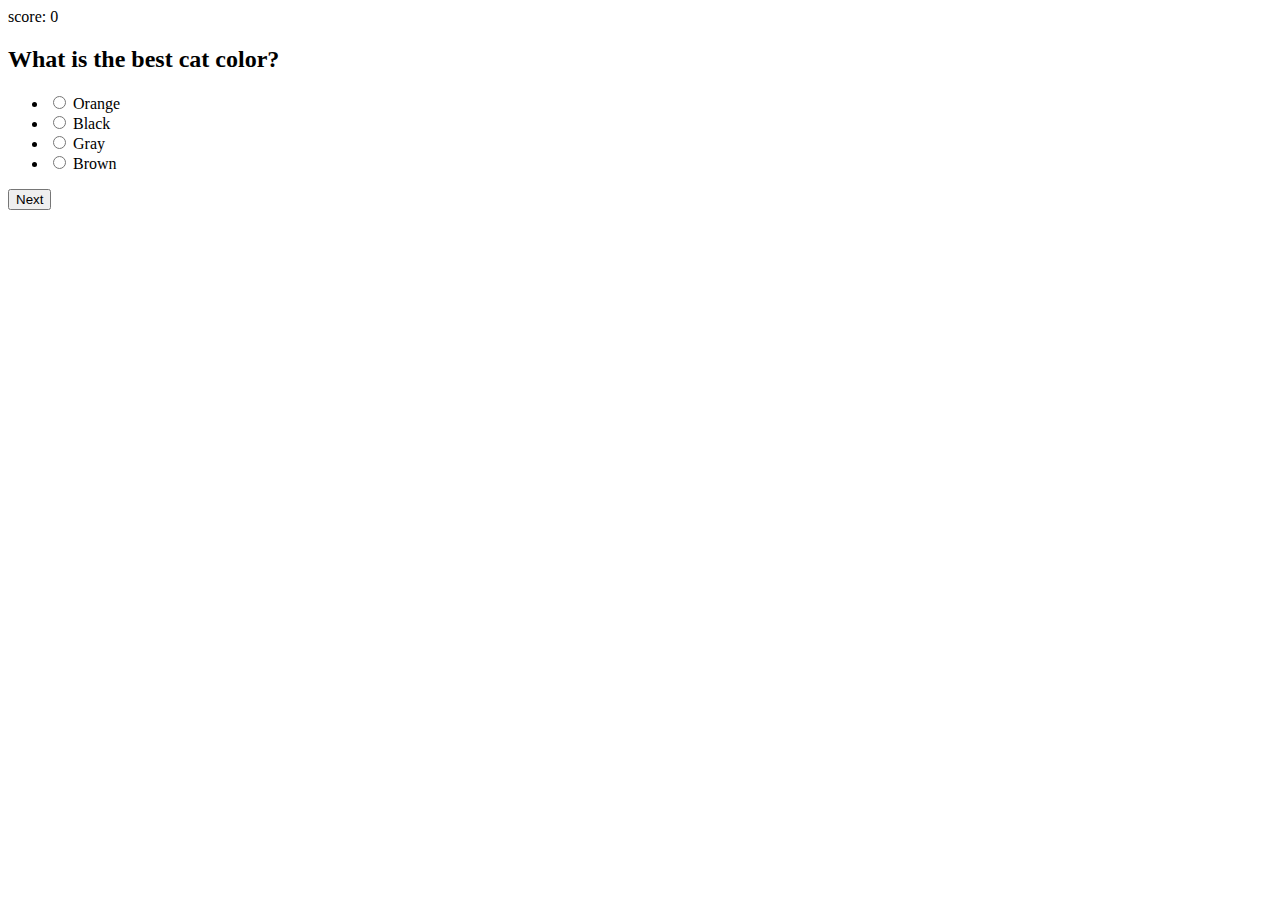
==== index.html @ 0bcc7cfa "supportformultiplequestions" ====
<!DOCTYPE html>
<html>

<head>
    <title>My fun Quiz</title>
    
</head>

<body>
    <div id="quiz">
        <div id="score">score: 0</div>
        <!-- Quiz content will go here -->
        <!-- Question 1 -->
        <div class="question" id="question1">
        <h2>What is the best cat color?</h2>
        <ul>
            <li>
                <input type="radio" id="option1" name="question1" value="Orange">
                <label for="q1option1">Orange</label>
            </li>
            <li>
                <input type="radio" id="option2" name="question1" value="Black">
                <label for="q1option2">Black</label>
            </li>
            <li>
                <input type="radio" id="option3" name="question1" value="Gray">
                <label for="q1option3">Gray</label>
            </li>
            <li>
                <input type="radio" id="option4" name="question1" value="Brown">
                <label for="q1option4">Brown</label>
            </li>
        </ul>
        <button id="next-button1" onclick="checkQuestion1();showNextQuestion(1); ">Next</button>
    <!--<button id="submit-button1" onclick="checkQuestion1()" >Submit</button>-->
    <div id="result1"></div>
    </div>
    
    

    <!-- end Q1 -->
    <!-- Question 2 -->
    <div class="question" id="question2" style="display:none">
        <h2>What is the best dog color?</h2>
        <ul>
            <li>
                <input type="radio" id="option1" name="question2" value="Golden">
                <label for="q2option1">Golden</label>
            </li>
            <li>
                <input type="radio" id="option2" name="question2" value="Black">
                <label for="q2option2">Black</label>
            </li>
            <li>
                <input type="radio" id="option3" name="question2" value="Gray">
                <label for="q2option3">Gray</label>
            </li>
            <li>
                <input type="radio" id="option4" name="question2" value="Brown">
                <label for="q2option4">Brown</label>
            </li>
        </ul>
        <button id="next-button2" onclick="checkQuestion2(); showNextQuestion(2)" style="display:none">Submit</button>
        <!--<button id="next-button2" onclick="showNextQuestion(2)" style="display:none">Next</button>-->
        <div id="result2"></div>
    </div>
    
   
    
    <!--end Q2 -->
    <!-- Question 3 -->
    <div class="question" id="question3" style="display:none">
        <h2>Which is the fastest land animal?</h2>
        <ul>
            <li>
                <input type="radio" id="q3option1" name="question3" value="Cheetah">
                <label for="q3option1">Cheetah</label>
            </li>
            <li>
                <input type="radio" id="q3option2" name="question3" value="Lion">
                <label for="q3option2">Lion</label>
            </li>
            <li>
                <input type="radio" id="q3option3" name="question3" value="Horse">
                <label for="q3option3">Horse</label>
            </li>
            <li>
                <input type="radio" id="q3option4" name="question3" value="Ostrich">
                <label for="q3option4">Ostrich</label>
            </li>
        </ul>
        <button id="next-button3" onclick=" checkQuestion3();showNextQuestion(3);">Next</button>
        <div id="result3"></div>
    </div>

    <!--end Q3 -->

    <!-- Question 4 -->
    <div class="question" id="question4" style="display:none">
        <h2>What is the largest planet in our solar system?</h2>
        <ul>
            <li>
                <input type="radio" id="q4option1" name="question4" value="Jupiter">
                <label for="q4option1">Jupiter</label>
            </li>
            <li>
                <input type="radio" id="q4option2" name="question4" value="Saturn">
                <label for="q4option2">Saturn</label>
            </li>
            <li>
                <input type="radio" id="q4option3" name="question4" value="Earth">
                <label for="q4option3">Earth</label>
            </li>
            <li>
                <input type="radio" id="q4option4" name="question4" value="Mars">
                <label for="q4option4">Mars</label>
            </li>
        </ul>
        <button id="next-button4" onclick=" checkQuestion4();showNextQuestion(4);">Next</button>
        <div id="result4"></div>
    </div>

    <!--end Q4 -->

    <!-- Question 5 -->

    <div class="question" id="question5" style="display:none">
        <h2>Which element is known as the 'king of chemicals'?</h2>
        <ul>
            <li>
                <input type="radio" id="q5option1" name="question5" value="Hydrogen">
                <label for="q5option1">Hydrogen</label>
            </li>
            <li>
                <input type="radio" id="q5option2" name="question5" value="Oxygen">
                <label for="q5option2">Oxygen</label>
            </li>
            <li>
                <input type="radio" id="q5option3" name="question5" value="Sulfuric Acid">
                <label for="q5option3">Sulfuric Acid</label>
            </li>
            <li>
                <input type="radio" id="q5option4" name="question5" value="Carbon">
                <label for="q5option4">Carbon</label>
            </li>
        </ul>
        <button id="next-button5" onclick=" checkQuestion5();showNextQuestion(5);" onclick>Next</button>
        <div id="result5"></div>
    </div>

    <!--end Q5 -->

    <!-- Question 6 -->

    <div class="question" id="question6" style="display:none">
        <h2>What is the capital of Japan?</h2>
        <ul>
            <li>
                <input type="radio" id="q6option1" name="question6" value="Tokyo">
                <label for="q6option1">Tokyo</label>
            </li>
            <li>
                <input type="radio" id="q6option2" name="question6" value="Kyoto">
                <label for="q6option2">Kyoto</label>
            </li>
            <li>
                <input type="radio" id="q6option3" name="question6" value="Osaka">
                
                </label for="q6option3">Osaka</label>
            </li>
            <li>
                <input type="radio" id="q6option4" name="question6" value="Hiroshima">
                <label for="q6option4">Hiroshima</label>
            </li>

        </ul>
        <button id="next-button6" onclick="showNextQuestion(6)">Next</button>
        <div id="result6"></div>
    </div>

    <!--end Q6 -->

                    
    

    <!-- end of quiz results here -->
    </div>
    
    
    <script src="check_Qs.js"></script>
    <script src="nextQ.js"></script>
    <script src="update_score.js"></script>
    
</body>
</html>
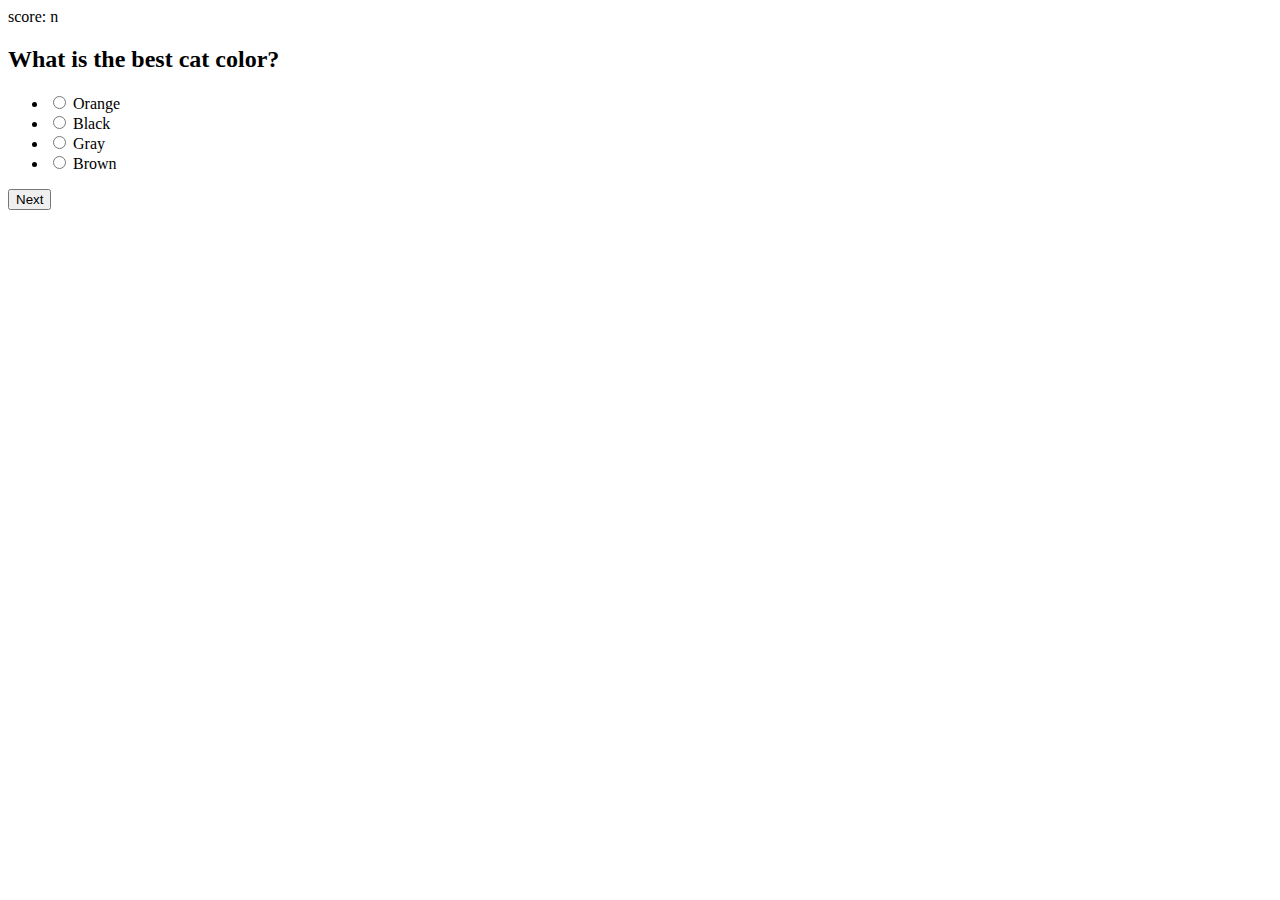
==== commit efc48726: "supportformultiplequestions" ====
--- a/index.html
+++ b/index.html
@@ -8,7 +8,7 @@
 
 <body>
     <div id="quiz">
-        <div id="score">score: 0</div>
+        <div id="score">score: n</div>
         <!-- Quiz content will go here -->
         <!-- Question 1 -->
         <div class="question" id="question1">
@@ -174,22 +174,27 @@
             </li>
 
         </ul>
-        <button id="next-button6" onclick="showNextQuestion(6)">Next</button>
+        <button id="next-button6" onclick="checkQuestion6(); showNextQuestion(6)">Next</button>
         <div id="result6"></div>
     </div>
 
     <!--end Q6 -->
 
-                    
-    
-
+    
+    </div> <!-- end of quiz div -->
     <!-- end of quiz results here -->
-    </div>
-    
-    
-    <script src="check_Qs.js"></script>
-    <script src="nextQ.js"></script>
-    <script src="update_score.js"></script>
+    <div id="results" style="display:none">
+        <h3>Quiz Results!</h3>
+
+        <p id="results-total">Total score: n</p>
+        <p id="results-animal">Animal score: n</p>
+        <p id="results-science">Science score: n</p>
+        <p id="results-geography">Geography score: n</p>
+        <p id="congrats">nice job!!!</p>
+        <button id="reset-button" onclick="location.reload()">Reset Quiz</button>
+    </div>
+
+    <script src="script.js"></script>
     
 </body>
 </html>
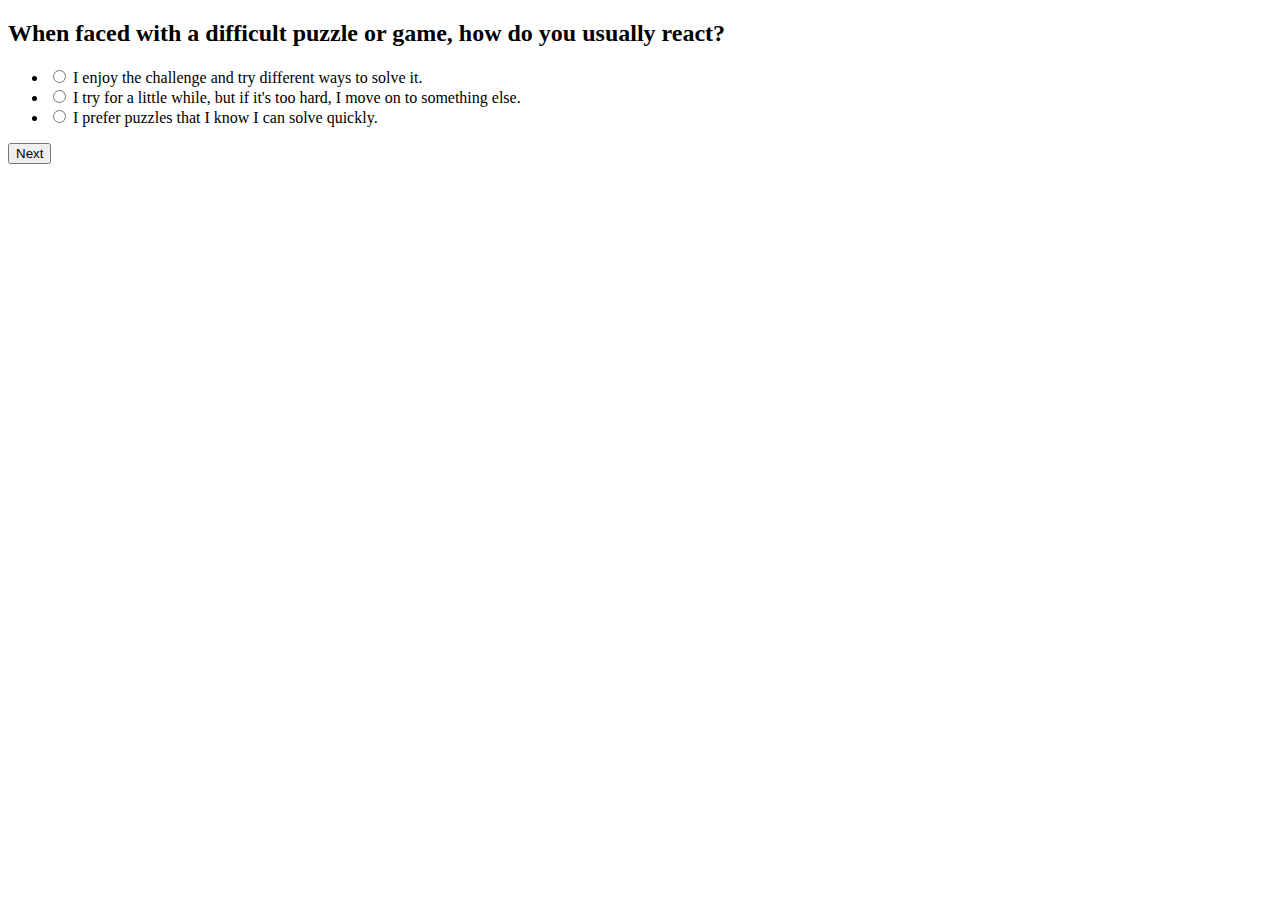
==== commit 0e50c833: "Added attributes and formulas to find best fit, plus some questions" ====
--- a/index.html
+++ b/index.html
@@ -8,119 +8,92 @@
 
 <body>
     <div id="quiz">
-        <div id="score">score: n</div>
+        
         <!-- Quiz content will go here -->
-        <!-- Question 1 -->
-        <div class="question" id="question1">
-        <h2>What is the best cat color?</h2>
-        <ul>
-            <li>
-                <input type="radio" id="option1" name="question1" value="Orange">
-                <label for="q1option1">Orange</label>
-            </li>
-            <li>
-                <input type="radio" id="option2" name="question1" value="Black">
-                <label for="q1option2">Black</label>
-            </li>
-            <li>
-                <input type="radio" id="option3" name="question1" value="Gray">
-                <label for="q1option3">Gray</label>
-            </li>
-            <li>
-                <input type="radio" id="option4" name="question1" value="Brown">
-                <label for="q1option4">Brown</label>
-            </li>
-        </ul>
-        <button id="next-button1" onclick="checkQuestion1();showNextQuestion(1); ">Next</button>
-    <!--<button id="submit-button1" onclick="checkQuestion1()" >Submit</button>-->
+        <!-- Question 1: Problem Solving -->
+<div class="question" id="question1">
+    <h2>When faced with a difficult puzzle or game, how do you usually react?</h2>
+    <ul>
+        <li>
+            <input type="radio" id="q1option1" name="question1" value="EnjoyChallenge">
+            <label for="q1option1">I enjoy the challenge and try different ways to solve it.</label>
+        </li>
+        <li>
+            <input type="radio" id="q1option2" name="question1" value="TryThenMoveOn">
+            <label for="q1option2">I try for a little while, but if it's too hard, I move on to something else.</label>
+        </li>
+        <li>
+            <input type="radio" id="q1option3" name="question1" value="PreferEasyPuzzles">
+            <label for="q1option3">I prefer puzzles that I know I can solve quickly.</label>
+        </li>
+    </ul>
+    <button id="next-button1" onclick="checkQuestion1(); showNextQuestion(1);">Next</button>
     <div id="result1"></div>
-    </div>
-    
-    
+</div>
 
-    <!-- end Q1 -->
-    <!-- Question 2 -->
-    <div class="question" id="question2" style="display:none">
-        <h2>What is the best dog color?</h2>
-        <ul>
-            <li>
-                <input type="radio" id="option1" name="question2" value="Golden">
-                <label for="q2option1">Golden</label>
-            </li>
-            <li>
-                <input type="radio" id="option2" name="question2" value="Black">
-                <label for="q2option2">Black</label>
-            </li>
-            <li>
-                <input type="radio" id="option3" name="question2" value="Gray">
-                <label for="q2option3">Gray</label>
-            </li>
-            <li>
-                <input type="radio" id="option4" name="question2" value="Brown">
-                <label for="q2option4">Brown</label>
-            </li>
-        </ul>
-        <button id="next-button2" onclick="checkQuestion2(); showNextQuestion(2)" style="display:none">Submit</button>
-        <!--<button id="next-button2" onclick="showNextQuestion(2)" style="display:none">Next</button>-->
-        <div id="result2"></div>
-    </div>
-    
-   
-    
-    <!--end Q2 -->
-    <!-- Question 3 -->
-    <div class="question" id="question3" style="display:none">
-        <h2>Which is the fastest land animal?</h2>
-        <ul>
-            <li>
-                <input type="radio" id="q3option1" name="question3" value="Cheetah">
-                <label for="q3option1">Cheetah</label>
-            </li>
-            <li>
-                <input type="radio" id="q3option2" name="question3" value="Lion">
-                <label for="q3option2">Lion</label>
-            </li>
-            <li>
-                <input type="radio" id="q3option3" name="question3" value="Horse">
-                <label for="q3option3">Horse</label>
-            </li>
-            <li>
-                <input type="radio" id="q3option4" name="question3" value="Ostrich">
-                <label for="q3option4">Ostrich</label>
-            </li>
-        </ul>
-        <button id="next-button3" onclick=" checkQuestion3();showNextQuestion(3);">Next</button>
-        <div id="result3"></div>
-    </div>
+<!-- Question 2: Perseverance -->
+<div class="question" id="question2" style="display:none">
+    <h2>How do you feel about working on a project that takes several days to complete?</h2>
+    <ul>
+        <li>
+            <input type="radio" id="q2option1" name="question2" value="EnjoyLongProjects">
+            <label for="q2option1">I like seeing it through to the end, no matter how long it takes.</label>
+        </li>
+        <li>
+            <input type="radio" id="q2option2" name="question2" value="OkayWithLongProjects">
+            <label for="q2option2">I'm okay with it, but I prefer quicker tasks.</label>
+        </li>
+        <li>
+            <input type="radio" id="q2option3" name="question2" value="PreferQuickTasks">
+            <label for="q2option3">I get bored and lose interest in long projects.</label>
+        </li>
+    </ul>
+    <button id="next-button2" onclick="checkQuestion2(); showNextQuestion(2);" style="display:none">Next</button>
+    <div id="result2"></div>
+</div>
 
-    <!--end Q3 -->
+<!-- Question 3: Creativity -->
+<div class="question" id="question3" style="display:none">
+    <h2>If you were given a box of random objects, what would you do with them?</h2>
+    <ul>
+        <li>
+            <input type="radio" id="q3option1" name="question3" value="CreateSomethingNew">
+            <label for="q3option1">Try to create something new or invent a game.</label>
+        </li>
+        <li>
+            <input type="radio" id="q3option2" name="question3" value="UseAsIntended">
+            <label for="q3option2">Sort them or use them as they are supposed to be used.</label>
+        </li>
+        <li>
+            <input type="radio" id="q3option3" name="question3" value="NotSure">
+            <label for="q3option3">I'm not sure; maybe just look at them.</label>
+        </li>
+    </ul>
+    <button id="next-button3" onclick="checkQuestion3(); showNextQuestion(3);">Next</button>
+    <div id="result3"></div>
+</div>
 
-    <!-- Question 4 -->
-    <div class="question" id="question4" style="display:none">
-        <h2>What is the largest planet in our solar system?</h2>
-        <ul>
-            <li>
-                <input type="radio" id="q4option1" name="question4" value="Jupiter">
-                <label for="q4option1">Jupiter</label>
-            </li>
-            <li>
-                <input type="radio" id="q4option2" name="question4" value="Saturn">
-                <label for="q4option2">Saturn</label>
-            </li>
-            <li>
-                <input type="radio" id="q4option3" name="question4" value="Earth">
-                <label for="q4option3">Earth</label>
-            </li>
-            <li>
-                <input type="radio" id="q4option4" name="question4" value="Mars">
-                <label for="q4option4">Mars</label>
-            </li>
-        </ul>
-        <button id="next-button4" onclick=" checkQuestion4();showNextQuestion(4);">Next</button>
-        <div id="result4"></div>
-    </div>
+    <!-- Question 4: Creativity -->
+<div class="question" id="question4" style="display:none">
+    <h2>Imagine you have to use everyday items to solve a problem. Which approach do you prefer?</h2>
+    <ul>
+        <li>
+            <input type="radio" id="q4option1" name="question4" value="Innovative">
+            <label for="q4option1">I like to think of unusual and creative ways to use them.</label>
+        </li>
+        <li>
+            <input type="radio" id="q4option2" name="question4" value="Traditional">
+            <label for="q4option2">I prefer to use them in their traditional or common way.</label>
+        </li>
+        <li>
+            <input type="radio" id="q4option3" name="question4" value="AskForHelp">
+            <label for="q4option3">I usually ask someone else or look up how to solve it.</label>
+        </li>
+    </ul>
+    <button id="next-button4" onclick="checkQuestion4(); showNextQuestion(4);">Next</button>
+    <div id="result4"></div>
+</div>
 
-    <!--end Q4 -->
 
     <!-- Question 5 -->
 
@@ -186,10 +159,11 @@
     <div id="results" style="display:none">
         <h3>Quiz Results!</h3>
 
-        <p id="results-total">Total score: n</p>
-        <p id="results-animal">Animal score: n</p>
+        <p id="results-best">Best subject: n</p>
         <p id="results-science">Science score: n</p>
-        <p id="results-geography">Geography score: n</p>
+        <p id="results-technology">Technology score: n</p>
+        <p id="results-engineering">Engineering score: n</p>
+        <p id="results-math">Math score: n</p>
         <p id="congrats">nice job!!!</p>
         <button id="reset-button" onclick="location.reload()">Reset Quiz</button>
     </div>
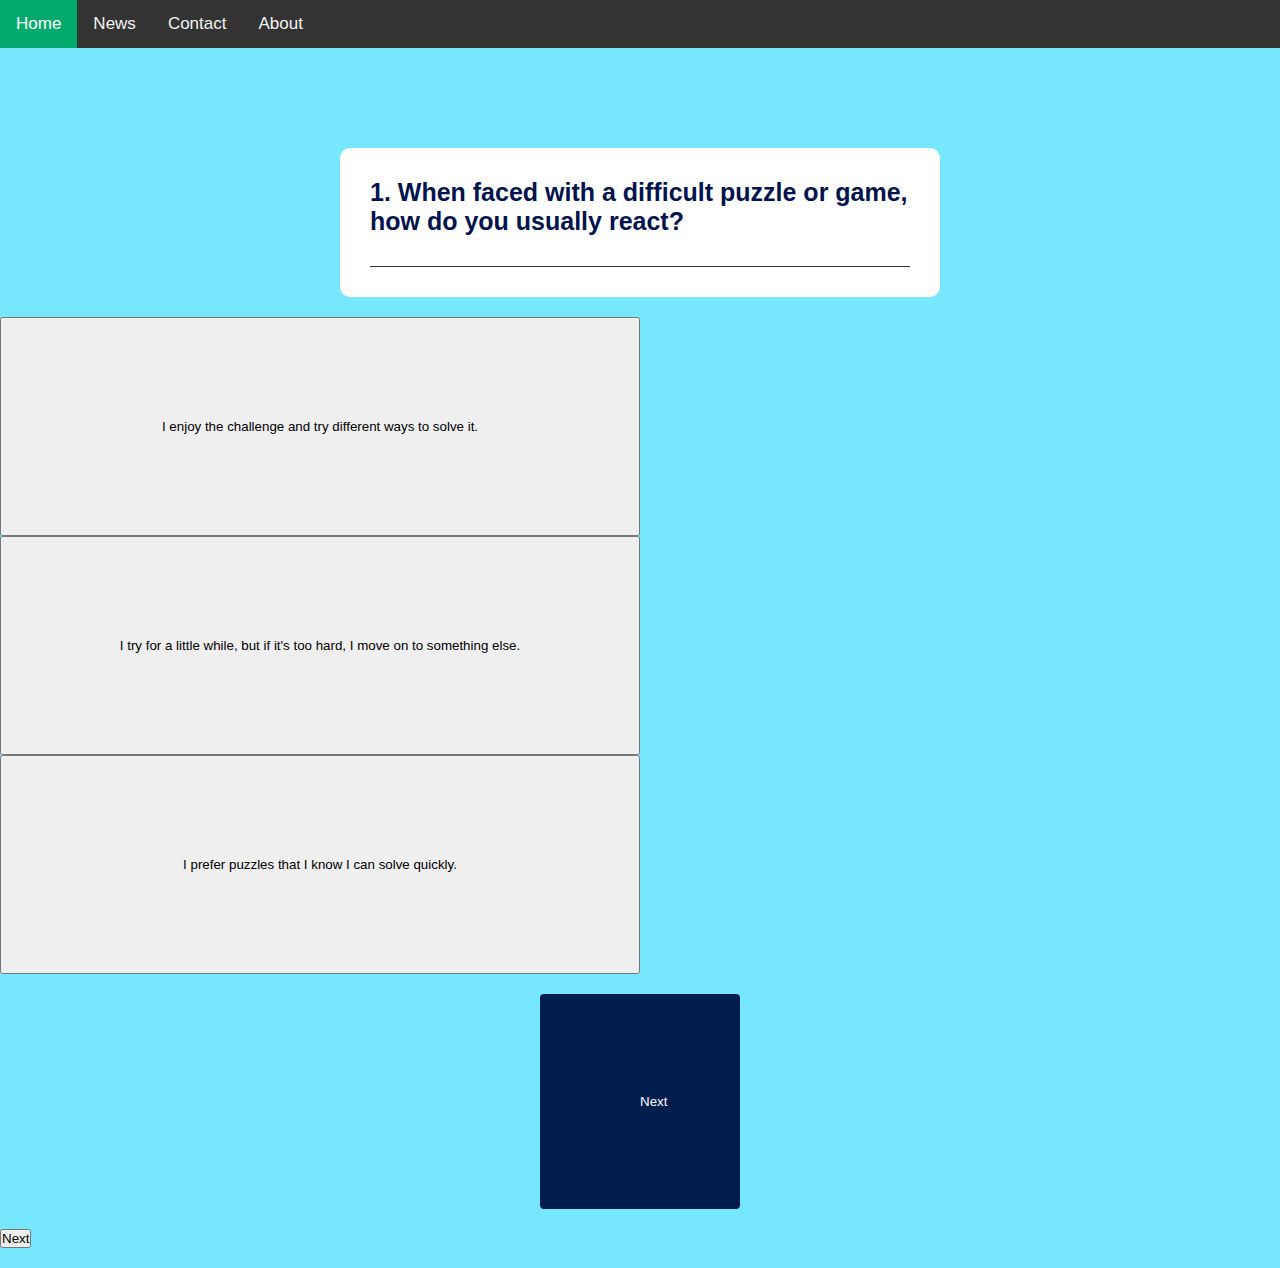
==== commit 4d934681: "Add files via upload" ====
--- a/index.html
+++ b/index.html
@@ -1,174 +1,52 @@
 <!DOCTYPE html>
 <html>
-
 <head>
-    <title>My fun Quiz</title>
-    
+    <title>FloSTEM</title>
+    <link rel="stylesheet" href="styles.css">
+    <!-- Link to CSS file -->
 </head>
-
 <body>
-    <div id="quiz">
-        
-        <!-- Quiz content will go here -->
-        <!-- Question 1: Problem Solving -->
-<div class="question" id="question1">
-    <h2>When faced with a difficult puzzle or game, how do you usually react?</h2>
-    <ul>
-        <li>
-            <input type="radio" id="q1option1" name="question1" value="EnjoyChallenge">
-            <label for="q1option1">I enjoy the challenge and try different ways to solve it.</label>
-        </li>
-        <li>
-            <input type="radio" id="q1option2" name="question1" value="TryThenMoveOn">
-            <label for="q1option2">I try for a little while, but if it's too hard, I move on to something else.</label>
-        </li>
-        <li>
-            <input type="radio" id="q1option3" name="question1" value="PreferEasyPuzzles">
-            <label for="q1option3">I prefer puzzles that I know I can solve quickly.</label>
-        </li>
-    </ul>
-    <button id="next-button1" onclick="checkQuestion1(); showNextQuestion(1);">Next</button>
-    <div id="result1"></div>
-</div>
-
-<!-- Question 2: Perseverance -->
-<div class="question" id="question2" style="display:none">
-    <h2>How do you feel about working on a project that takes several days to complete?</h2>
-    <ul>
-        <li>
-            <input type="radio" id="q2option1" name="question2" value="EnjoyLongProjects">
-            <label for="q2option1">I like seeing it through to the end, no matter how long it takes.</label>
-        </li>
-        <li>
-            <input type="radio" id="q2option2" name="question2" value="OkayWithLongProjects">
-            <label for="q2option2">I'm okay with it, but I prefer quicker tasks.</label>
-        </li>
-        <li>
-            <input type="radio" id="q2option3" name="question2" value="PreferQuickTasks">
-            <label for="q2option3">I get bored and lose interest in long projects.</label>
-        </li>
-    </ul>
-    <button id="next-button2" onclick="checkQuestion2(); showNextQuestion(2);" style="display:none">Next</button>
-    <div id="result2"></div>
-</div>
-
-<!-- Question 3: Creativity -->
-<div class="question" id="question3" style="display:none">
-    <h2>If you were given a box of random objects, what would you do with them?</h2>
-    <ul>
-        <li>
-            <input type="radio" id="q3option1" name="question3" value="CreateSomethingNew">
-            <label for="q3option1">Try to create something new or invent a game.</label>
-        </li>
-        <li>
-            <input type="radio" id="q3option2" name="question3" value="UseAsIntended">
-            <label for="q3option2">Sort them or use them as they are supposed to be used.</label>
-        </li>
-        <li>
-            <input type="radio" id="q3option3" name="question3" value="NotSure">
-            <label for="q3option3">I'm not sure; maybe just look at them.</label>
-        </li>
-    </ul>
-    <button id="next-button3" onclick="checkQuestion3(); showNextQuestion(3);">Next</button>
-    <div id="result3"></div>
-</div>
-
-    <!-- Question 4: Creativity -->
-<div class="question" id="question4" style="display:none">
-    <h2>Imagine you have to use everyday items to solve a problem. Which approach do you prefer?</h2>
-    <ul>
-        <li>
-            <input type="radio" id="q4option1" name="question4" value="Innovative">
-            <label for="q4option1">I like to think of unusual and creative ways to use them.</label>
-        </li>
-        <li>
-            <input type="radio" id="q4option2" name="question4" value="Traditional">
-            <label for="q4option2">I prefer to use them in their traditional or common way.</label>
-        </li>
-        <li>
-            <input type="radio" id="q4option3" name="question4" value="AskForHelp">
-            <label for="q4option3">I usually ask someone else or look up how to solve it.</label>
-        </li>
-    </ul>
-    <button id="next-button4" onclick="checkQuestion4(); showNextQuestion(4);">Next</button>
-    <div id="result4"></div>
-</div>
+    <!--Top Nav Bar-->
+    <div class="topnav">
+        <a class="active" href="#home">Home</a>
+        <a href="#news">News</a>
+        <a href="#contact">Contact</a>
+        <a href="#about">About</a>
+    </div>
 
 
-    <!-- Question 5 -->
-
-    <div class="question" id="question5" style="display:none">
-        <h2>Which element is known as the 'king of chemicals'?</h2>
-        <ul>
-            <li>
-                <input type="radio" id="q5option1" name="question5" value="Hydrogen">
-                <label for="q5option1">Hydrogen</label>
-            </li>
-            <li>
-                <input type="radio" id="q5option2" name="question5" value="Oxygen">
-                <label for="q5option2">Oxygen</label>
-            </li>
-            <li>
-                <input type="radio" id="q5option3" name="question5" value="Sulfuric Acid">
-                <label for="q5option3">Sulfuric Acid</label>
-            </li>
-            <li>
-                <input type="radio" id="q5option4" name="question5" value="Carbon">
-                <label for="q5option4">Carbon</label>
-            </li>
-        </ul>
-        <button id="next-button5" onclick=" checkQuestion5();showNextQuestion(5);" onclick>Next</button>
-        <div id="result5"></div>
+    <div class="app" id="question1">
+        <h1>1. When faced with a difficult puzzle or game, how do you usually react?</h1>
     </div>
-
-    <!--end Q5 -->
-
-    <!-- Question 6 -->
-
-    <div class="question" id="question6" style="display:none">
-        <h2>What is the capital of Japan?</h2>
-        <ul>
-            <li>
-                <input type="radio" id="q6option1" name="question6" value="Tokyo">
-                <label for="q6option1">Tokyo</label>
-            </li>
-            <li>
-                <input type="radio" id="q6option2" name="question6" value="Kyoto">
-                <label for="q6option2">Kyoto</label>
-            </li>
-            <li>
-                <input type="radio" id="q6option3" name="question6" value="Osaka">
-                
-                </label for="q6option3">Osaka</label>
-            </li>
-            <li>
-                <input type="radio" id="q6option4" name="question6" value="Hiroshima">
-                <label for="q6option4">Hiroshima</label>
-            </li>
-
-        </ul>
-        <button id="next-button6" onclick="checkQuestion6(); showNextQuestion(6)">Next</button>
-        <div id="result6"></div>
+    <div class="quiz">
+    <div id="answer-buttons">
+        <button class="left-button" class="btn-purple">            <input type="hidden" id="q1option1" name="question1" value="EnjoyChallenge">
+            <label for="q1option1">I enjoy the challenge and try different ways to solve it.</label></button>
+        <button class="right-button" class="btn-purple"><input type="hidden" id="q1option2" name="question1" value="TryThenMoveOn">
+            <label for="q1option2">I try for a little while, but if it's too hard, I move on to something else.</label></button>
+        <button class="button3" class="btn-purple"> <input type="hidden" id="q1option3" name="question1" value="PreferEasyPuzzles">
+            <label for="q1option3">I prefer puzzles that I know I can solve quickly.</label></button>
+            
+        <button id="next-button1" onclick="checkQuestion1(); showNextQuestion(1);">Next</button>
+        <div id="result1"></div>
     </div>
-
-    <!--end Q6 -->
-
-    
-    </div> <!-- end of quiz div -->
-    <!-- end of quiz results here -->
+    </div>
+    <button id="next-btn">Next</button>
+</div>
+    <div id="quiz-container">
+        <!-- Quiz content will go here -->
+    </div>
     <div id="results" style="display:none">
         <h3>Quiz Results!</h3>
 
-        <p id="results-best">Best subject: n</p>
+        <p id="results-total">Total score: n</p>
+        <p id="results-animal">Animal score: n</p>
         <p id="results-science">Science score: n</p>
-        <p id="results-technology">Technology score: n</p>
-        <p id="results-engineering">Engineering score: n</p>
-        <p id="results-math">Math score: n</p>
+        <p id="results-geography">Geography score: n</p>
         <p id="congrats">nice job!!!</p>
         <button id="reset-button" onclick="location.reload()">Reset Quiz</button>
     </div>
-
+    <!-- Link to JavaScript file -->
     <script src="script.js"></script>
-    
 </body>
 </html>
--- a/styles.css
+++ b/styles.css
@@ -0,0 +1,292 @@
+body {
+    font-family: 'Poppins', sans-serif;
+    background-color: #76e7ff;
+}
+* {
+    margin: 0;
+    padding: 0;
+    font-family: 'Poppins',sans-serif;
+    box-sizing: border-box;
+}
+#quiz-container {
+    margin: 20px;
+    /* Add more styles */
+}
+
+/* Add a black background color to the top navigation */
+.topnav {
+    background-color: #333;
+    overflow: hidden;
+  }
+  
+  /* Style the links inside the navigation bar */
+  .topnav a {
+    float: left;
+    color: #f2f2f2;
+    text-align: center;
+    padding: 14px 16px;
+    text-decoration: none;
+    font-size: 17px;
+  }
+  
+  /* Change the color of links on hover */
+  .topnav a:hover {
+    background-color: #ddd;
+    color: black;
+  }
+  
+  /* Add a color to the active/current link */
+  .topnav a.active {
+    background-color: #04AA6D;
+    color: white;
+  }
+
+.app{
+    background: #fff;
+    width: 90%;
+    max-width: 600px;
+    margin: 100px auto 0;
+    border-radius: 10px;
+    padding: 30px;
+}
+.app h1{
+    font-size: 25px;
+    color: #00134d;
+    font-weight: 600;
+    border-bottom: 1px solid #333;
+    padding-bottom: 30px;
+}
+
+.quiz {
+  padding: 20px 0;
+}
+.quiz h2 {
+  font-size: 18px; 
+  color: #001e4d;
+  font-weight: 600;
+}
+.btn {
+  background: #fff;
+  color: #222;
+  font-weight: 500;
+  width: 100%;
+  border: 1px solid #222;
+  padding: 10px;
+  margin: 10px 0;
+  text-align: center;
+  border-radius: 4px;
+  cursor: pointer;
+
+}
+#next-button1 {
+  background: #001e4d;
+  color: #fff;
+  font-weight: 500;
+  width: 150px;
+  border: 0;
+  padding: 10px;
+  margin: 20px auto 0;
+  border-radius: 4px;
+  cursor: pointer;
+  display: block;
+}
+#next-button2 {
+  background: #001e4d;
+  color: #fff;
+  font-weight: 500;
+  width: 150px;
+  border: 0;
+  padding: 10px;
+  margin: 20px auto 0;
+  border-radius: 4px;
+  cursor: pointer;
+  display: block;
+}
+#next-button3 {
+  background: #001e4d;
+  color: #fff;
+  font-weight: 500;
+  width: 150px;
+  border: 0;
+  padding: 10px;
+  margin: 20px auto 0;
+  border-radius: 4px;
+  cursor: pointer;
+  display: block;
+}
+#next-button4 {
+  background: #001e4d;
+  color: #fff;
+  font-weight: 500;
+  width: 150px;
+  border: 0;
+  padding: 10px;
+  margin: 20px auto 0;
+  border-radius: 4px;
+  cursor: pointer;
+  display: block;
+}
+#next-button5 {
+  background: #001e4d;
+  color: #fff;
+  font-weight: 500;
+  width: 150px;
+  border: 0;
+  padding: 10px;
+  margin: 20px auto 0;
+  border-radius: 4px;
+  cursor: pointer;
+  display: block;
+}
+#next-button6 {
+  background: #001e4d;
+  color: #fff;
+  font-weight: 500;
+  width: 150px;
+  border: 0;
+  padding: 10px;
+  margin: 20px auto 0;
+  border-radius: 4px;
+  cursor: pointer;
+  display: block;
+}
+#next-button7 {
+  background: #001e4d;
+  color: #fff;
+  font-weight: 500;
+  width: 150px;
+  border: 0;
+  padding: 10px;
+  margin: 20px auto 0;
+  border-radius: 4px;
+  cursor: pointer;
+  display: block;
+}
+#next-button8 {
+  background: #001e4d;
+  color: #fff;
+  font-weight: 500;
+  width: 150px;
+  border: 0;
+  padding: 10px;
+  margin: 20px auto 0;
+  border-radius: 4px;
+  cursor: pointer;
+  display: block;
+}
+#next-button9 {
+  background: #001e4d;
+  color: #fff;
+  font-weight: 500;
+  width: 150px;
+  border: 0;
+  padding: 10px;
+  margin: 20px auto 0;
+  border-radius: 4px;
+  cursor: pointer;
+  display: block;
+} 
+#next-button10 {
+  background: #001e4d;
+  color: #fff;
+  font-weight: 500;
+  width: 150px;
+  border: 0;
+  padding: 10px;
+  margin: 20px auto 0;
+  border-radius: 4px;
+  cursor: pointer;
+  display: block;
+}
+#next-button11 {
+  background: #001e4d;
+  color: #fff;
+  font-weight: 500;
+  width: 150px;
+  border: 0;
+  padding: 10px;
+  margin: 20px auto 0;
+  border-radius: 4px;
+  cursor: pointer;
+  display: block;
+}
+#next-button12 {
+  background: #001e4d;
+  color: #fff;
+  font-weight: 500;
+  width: 150px;
+  border: 0;
+  padding: 10px;
+  margin: 20px auto 0;
+  border-radius: 4px;
+  cursor: pointer;
+  display: block;
+}
+#next-button13 {
+  background: #001e4d;
+  color: #fff;
+  font-weight: 500;
+  width: 150px;
+  border: 0;
+  padding: 10px;
+  margin: 20px auto 0;
+  border-radius: 4px;
+  cursor: pointer;
+  display: block;
+}
+#next-button14 {
+  background: #001e4d;
+  color: #fff;
+  font-weight: 500;
+  width: 150px;
+  border: 0;
+  padding: 10px;
+  margin: 20px auto 0;
+  border-radius: 4px;
+  cursor: pointer;
+  display: block;
+}
+#next-button15 {
+  background: #001e4d;
+  color: #fff;
+  font-weight: 500;
+  width: 150px;
+  border: 0;
+  padding: 10px;
+  margin: 20px auto 0;
+  border-radius: 4px;
+  cursor: pointer;
+  display: block;
+}
+.button-container {
+  display: flex;
+  justify-content: space-between;
+
+}
+
+.left-button {
+  /* styles for left button */
+  width: 50%;
+  padding: 30px 30px;
+  display:block;
+}
+
+.right-button {
+  /* styles for right button */
+  width: 50%;
+  padding: 30px 30px;
+  display:incline-block;
+}
+.button3{
+  
+  width: 50%;
+  /* padding: 30px 30px; */
+  display:incline-block;
+}
+#answer-buttons > button {
+padding : 100px 100px;
+}
+
+button:focus{
+  background:gray;
+}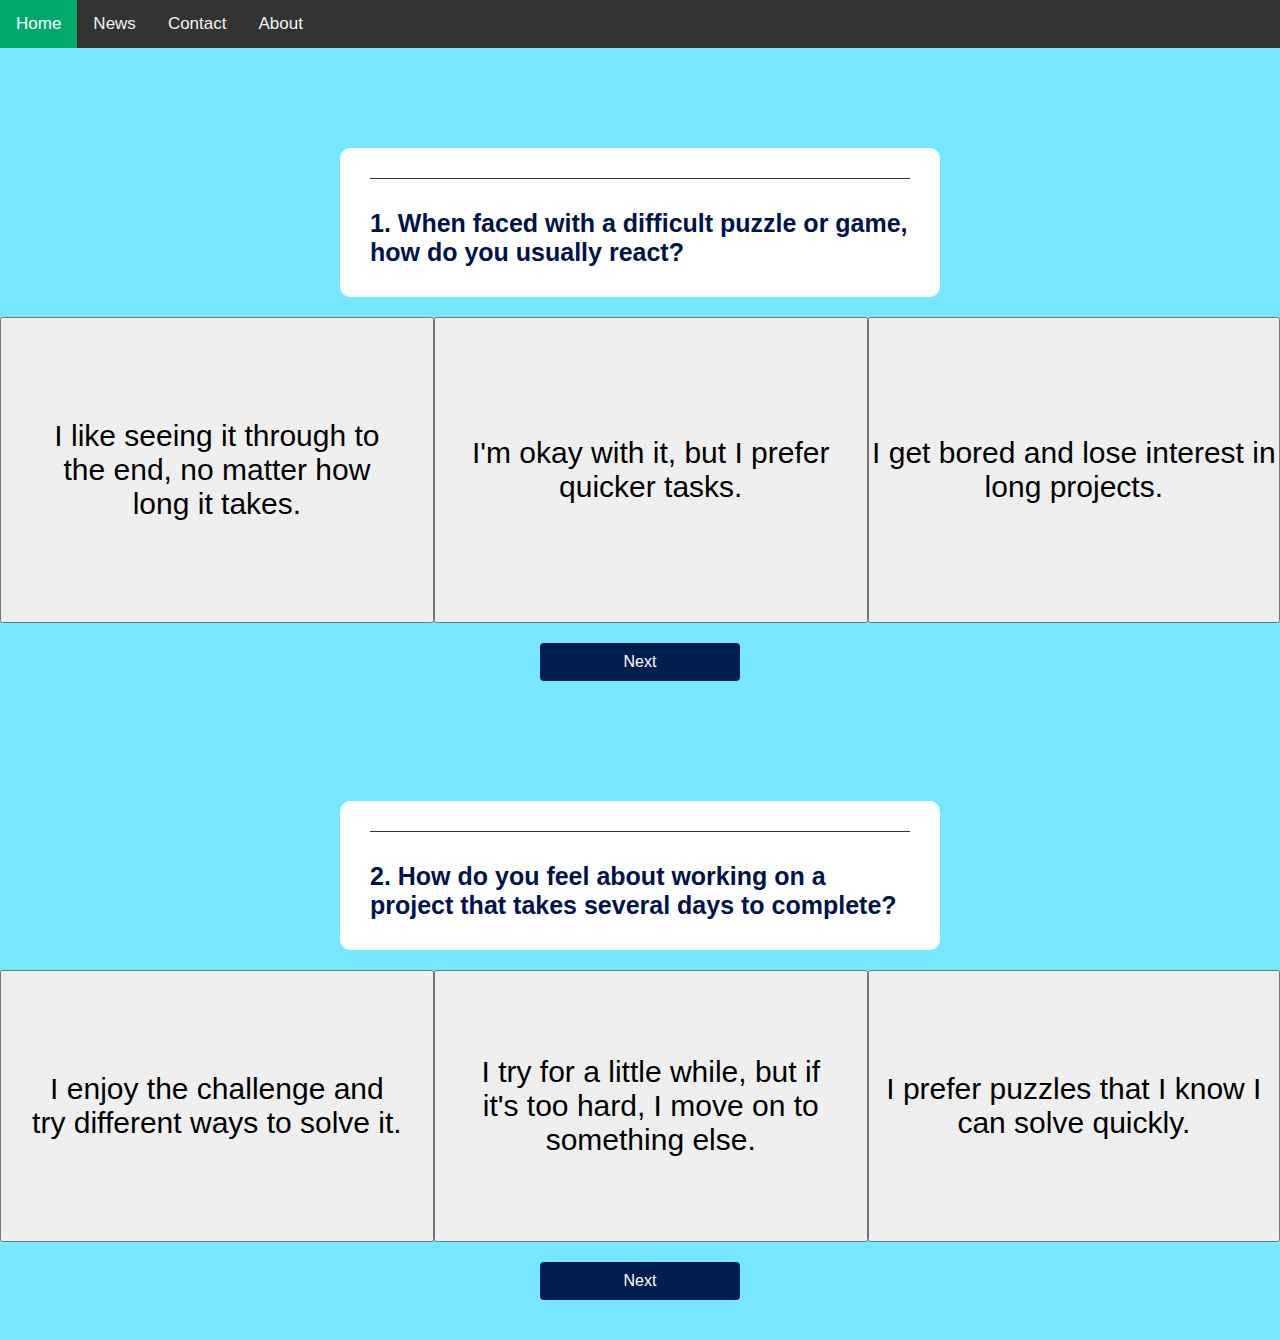
==== commit e15363be: "Add files via upload" ====
--- a/index.html
+++ b/index.html
@@ -1,10 +1,12 @@
 <!DOCTYPE html>
 <html>
+
 <head>
     <title>FloSTEM</title>
     <link rel="stylesheet" href="styles.css">
     <!-- Link to CSS file -->
 </head>
+
 <body>
     <!--Top Nav Bar-->
     <div class="topnav">
@@ -14,25 +16,49 @@
         <a href="#about">About</a>
     </div>
 
-
+    <!--Question 1-->
     <div class="app" id="question1">
         <h1>1. When faced with a difficult puzzle or game, how do you usually react?</h1>
     </div>
-    <div class="quiz">
-    <div id="answer-buttons">
-        <button class="left-button" class="btn-purple">            <input type="hidden" id="q1option1" name="question1" value="EnjoyChallenge">
-            <label for="q1option1">I enjoy the challenge and try different ways to solve it.</label></button>
-        <button class="right-button" class="btn-purple"><input type="hidden" id="q1option2" name="question1" value="TryThenMoveOn">
-            <label for="q1option2">I try for a little while, but if it's too hard, I move on to something else.</label></button>
-        <button class="button3" class="btn-purple"> <input type="hidden" id="q1option3" name="question1" value="PreferEasyPuzzles">
-            <label for="q1option3">I prefer puzzles that I know I can solve quickly.</label></button>
-            
-        <button id="next-button1" onclick="checkQuestion1(); showNextQuestion(1);">Next</button>
+    <div class="quiz" class="bigger-text">
+        <div id="answer-buttons">
+            <button class="left-button"> <input type="hidden" id="q2option1" name="question2" value="EnjoyLongProjects">
+                <label for="q2option1">I like seeing it through to the end, no matter how long it
+                    takes.</label></button>
+            <button class="right-button"><input type="hidden" id="q2option2" name="question2"
+                    value="OkayWithLongProjects">
+                <label for="q2option2">I'm okay with it, but I prefer quicker tasks.</label></button>
+            <button class="button3"> <input type="hidden" id="q2option3" name="question2" value="PreferQuickTasks">
+                <label for="q2option3">I get bored and lose interest in long projects.</label></button>
+        </div>
+        <button class="nxt-btn" id="next-button2" onclick="checkQuestion1(); showNextQuestion(2);">Next</button>
         <div id="result1"></div>
     </div>
+
+    <!-- Question 2-->
+    <div class="app" id="question2">
+        <h1>2. How do you feel about working on a project that takes several days to complete?</h1>
     </div>
-    <button id="next-btn">Next</button>
-</div>
+    <div class="quiz">
+        <div id="answer-buttons">
+            <button class="left-button"> <input type="hidden" id="q1option1" name="question1" value="EnjoyChallenge">
+                <label for="q1option1">I enjoy the challenge and try different ways to solve it.</label></button>
+            <button class="right-button" class="btn-purple"><input type="hidden" id="q1option2" name="question1"
+                    value="TryThenMoveOn">
+                <label for="q1option2">I try for a little while, but if it's too hard, I move on to something
+                    else.</label></button>
+            <button class="button3" class="btn-purple"> <input type="hidden" id="q1option3" name="question1"
+                    value="PreferEasyPuzzles">
+                <label for="q1option3">I prefer puzzles that I know I can solve quickly.</label></button>
+
+        </div>
+        <button class="nxt-btn" id="next-button1" onclick="checkQuestion2(); showNextQuestion(3);">Next</button>
+        <div id="result1"></div>
+    </div>
+
+
+
+
     <div id="quiz-container">
         <!-- Quiz content will go here -->
     </div>
@@ -49,4 +75,5 @@
     <!-- Link to JavaScript file -->
     <script src="script.js"></script>
 </body>
-</html>
+
+</html>--- a/styles.css
+++ b/styles.css
@@ -1,70 +1,75 @@
 body {
-    font-family: 'Poppins', sans-serif;
-    background-color: #76e7ff;
+  font-family: 'Roboto', sans-serif;
+  background-color: #76e7ff;
 }
+
 * {
-    margin: 0;
-    padding: 0;
-    font-family: 'Poppins',sans-serif;
-    box-sizing: border-box;
+  margin: 0;
+  padding: 0;
+  font-family: 'Poppins', sans-serif;
+  box-sizing: border-box;
 }
+
 #quiz-container {
-    margin: 20px;
-    /* Add more styles */
+  margin: 20px;
+  /* Add more styles */
 }
 
 /* Add a black background color to the top navigation */
 .topnav {
-    background-color: #333;
-    overflow: hidden;
-  }
-  
-  /* Style the links inside the navigation bar */
-  .topnav a {
-    float: left;
-    color: #f2f2f2;
-    text-align: center;
-    padding: 14px 16px;
-    text-decoration: none;
-    font-size: 17px;
-  }
-  
-  /* Change the color of links on hover */
-  .topnav a:hover {
-    background-color: #ddd;
-    color: black;
-  }
-  
-  /* Add a color to the active/current link */
-  .topnav a.active {
-    background-color: #04AA6D;
-    color: white;
-  }
+  background-color: #333;
+  overflow: hidden;
+}
 
-.app{
-    background: #fff;
-    width: 90%;
-    max-width: 600px;
-    margin: 100px auto 0;
-    border-radius: 10px;
-    padding: 30px;
+/* Style the links inside the navigation bar */
+.topnav a {
+  float: left;
+  color: #f2f2f2;
+  text-align: center;
+  padding: 14px 16px;
+  text-decoration: none;
+  font-size: 17px;
 }
-.app h1{
-    font-size: 25px;
-    color: #00134d;
-    font-weight: 600;
-    border-bottom: 1px solid #333;
-    padding-bottom: 30px;
+
+/* Change the color of links on hover */
+.topnav a:hover {
+  background-color: #ddd;
+  color: black;
+}
+
+/* Add a color to the active/current link */
+.topnav a.active {
+  background-color: #04AA6D;
+  color: white;
+}
+
+.app {
+  background: #fff;
+  width: 90%;
+  max-width: 600px;
+  margin: 100px auto 0;
+  border-radius: 10px;
+  padding: 30px;
+}
+
+.app h1 {
+  font-size: 25px;
+  color: #00134d;
+  font-weight: 600;
+  border-top: 1px solid #333;
+  padding-top: 30px;
 }
 
 .quiz {
   padding: 20px 0;
 }
+
 .quiz h2 {
-  font-size: 18px; 
+  font-size: 18px;
   color: #001e4d;
   font-weight: 600;
 }
+
 .btn {
   background: #fff;
   color: #222;
@@ -78,186 +83,21 @@
   cursor: pointer;
 
 }
-#next-button1 {
+
+.nxt-btn {
   background: #001e4d;
   color: #fff;
   font-weight: 500;
-  width: 150px;
+  width: 200px;
   border: 0;
   padding: 10px;
   margin: 20px auto 0;
   border-radius: 4px;
   cursor: pointer;
   display: block;
+  font-size: 16px;
 }
-#next-button2 {
-  background: #001e4d;
-  color: #fff;
-  font-weight: 500;
-  width: 150px;
-  border: 0;
-  padding: 10px;
-  margin: 20px auto 0;
-  border-radius: 4px;
-  cursor: pointer;
-  display: block;
-}
-#next-button3 {
-  background: #001e4d;
-  color: #fff;
-  font-weight: 500;
-  width: 150px;
-  border: 0;
-  padding: 10px;
-  margin: 20px auto 0;
-  border-radius: 4px;
-  cursor: pointer;
-  display: block;
-}
-#next-button4 {
-  background: #001e4d;
-  color: #fff;
-  font-weight: 500;
-  width: 150px;
-  border: 0;
-  padding: 10px;
-  margin: 20px auto 0;
-  border-radius: 4px;
-  cursor: pointer;
-  display: block;
-}
-#next-button5 {
-  background: #001e4d;
-  color: #fff;
-  font-weight: 500;
-  width: 150px;
-  border: 0;
-  padding: 10px;
-  margin: 20px auto 0;
-  border-radius: 4px;
-  cursor: pointer;
-  display: block;
-}
-#next-button6 {
-  background: #001e4d;
-  color: #fff;
-  font-weight: 500;
-  width: 150px;
-  border: 0;
-  padding: 10px;
-  margin: 20px auto 0;
-  border-radius: 4px;
-  cursor: pointer;
-  display: block;
-}
-#next-button7 {
-  background: #001e4d;
-  color: #fff;
-  font-weight: 500;
-  width: 150px;
-  border: 0;
-  padding: 10px;
-  margin: 20px auto 0;
-  border-radius: 4px;
-  cursor: pointer;
-  display: block;
-}
-#next-button8 {
-  background: #001e4d;
-  color: #fff;
-  font-weight: 500;
-  width: 150px;
-  border: 0;
-  padding: 10px;
-  margin: 20px auto 0;
-  border-radius: 4px;
-  cursor: pointer;
-  display: block;
-}
-#next-button9 {
-  background: #001e4d;
-  color: #fff;
-  font-weight: 500;
-  width: 150px;
-  border: 0;
-  padding: 10px;
-  margin: 20px auto 0;
-  border-radius: 4px;
-  cursor: pointer;
-  display: block;
-} 
-#next-button10 {
-  background: #001e4d;
-  color: #fff;
-  font-weight: 500;
-  width: 150px;
-  border: 0;
-  padding: 10px;
-  margin: 20px auto 0;
-  border-radius: 4px;
-  cursor: pointer;
-  display: block;
-}
-#next-button11 {
-  background: #001e4d;
-  color: #fff;
-  font-weight: 500;
-  width: 150px;
-  border: 0;
-  padding: 10px;
-  margin: 20px auto 0;
-  border-radius: 4px;
-  cursor: pointer;
-  display: block;
-}
-#next-button12 {
-  background: #001e4d;
-  color: #fff;
-  font-weight: 500;
-  width: 150px;
-  border: 0;
-  padding: 10px;
-  margin: 20px auto 0;
-  border-radius: 4px;
-  cursor: pointer;
-  display: block;
-}
-#next-button13 {
-  background: #001e4d;
-  color: #fff;
-  font-weight: 500;
-  width: 150px;
-  border: 0;
-  padding: 10px;
-  margin: 20px auto 0;
-  border-radius: 4px;
-  cursor: pointer;
-  display: block;
-}
-#next-button14 {
-  background: #001e4d;
-  color: #fff;
-  font-weight: 500;
-  width: 150px;
-  border: 0;
-  padding: 10px;
-  margin: 20px auto 0;
-  border-radius: 4px;
-  cursor: pointer;
-  display: block;
-}
-#next-button15 {
-  background: #001e4d;
-  color: #fff;
-  font-weight: 500;
-  width: 150px;
-  border: 0;
-  padding: 10px;
-  margin: 20px auto 0;
-  border-radius: 4px;
-  cursor: pointer;
-  display: block;
-}
+
 .button-container {
   display: flex;
   justify-content: space-between;
@@ -266,27 +106,38 @@
 
 .left-button {
   /* styles for left button */
+  font-size: 30px;
   width: 50%;
-  padding: 30px 30px;
-  display:block;
+  padding: 100px 30px;
+  display: block;
 }
 
 .right-button {
   /* styles for right button */
   width: 50%;
   padding: 30px 30px;
-  display:incline-block;
+  font-size: 30px;
+  display: incline-block;
 }
-.button3{
-  
+
+.button3 {
+
   width: 50%;
   /* padding: 30px 30px; */
-  display:incline-block;
-}
-#answer-buttons > button {
-padding : 100px 100px;
+  font-size: 30px;
+  display: incline-block;
 }
 
-button:focus{
-  background:gray;
+.bigger-text {
+  font-size: 40px;
+}
+
+#answer-buttons {
+  padding: 200px 100 px;
+  display: flex;
+  flex-wrap: nowrap;
+}
+
+button:focus {
+  background: gray;
 }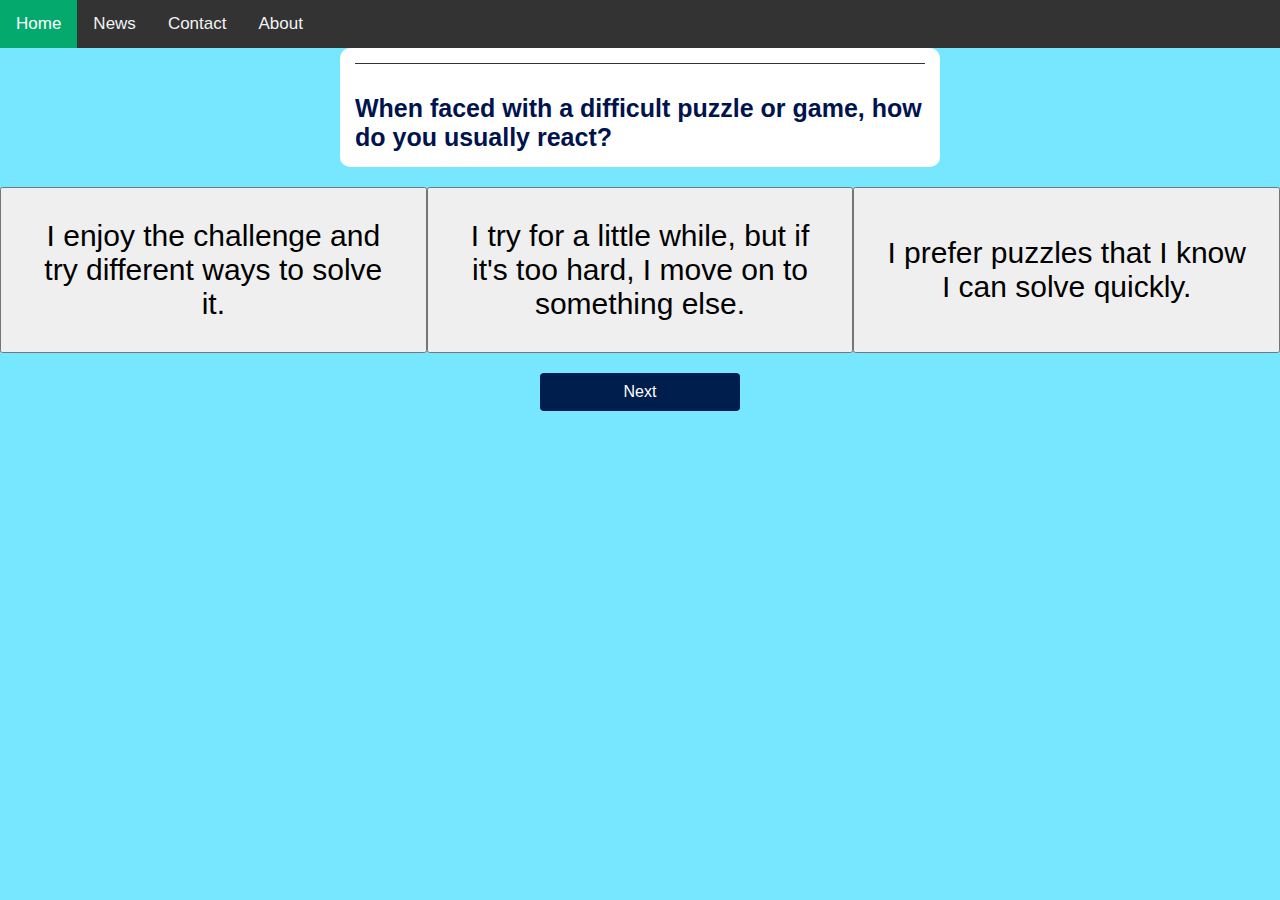
==== commit f8352037: "Add files via upload" ====
--- a/index.html
+++ b/index.html
@@ -1,79 +1,289 @@
 <!DOCTYPE html>
 <html>
-
 <head>
     <title>FloSTEM</title>
     <link rel="stylesheet" href="styles.css">
-    <!-- Link to CSS file -->
 </head>
+
+
 
 <body>
     <!--Top Nav Bar-->
-    <div class="topnav">
-        <a class="active" href="#home">Home</a>
-        <a href="#news">News</a>
-        <a href="#contact">Contact</a>
-        <a href="#about">About</a>
-    </div>
-
-    <!--Question 1-->
-    <div class="app" id="question1">
-        <h1>1. When faced with a difficult puzzle or game, how do you usually react?</h1>
-    </div>
-    <div class="quiz" class="bigger-text">
-        <div id="answer-buttons">
-            <button class="left-button"> <input type="hidden" id="q2option1" name="question2" value="EnjoyLongProjects">
-                <label for="q2option1">I like seeing it through to the end, no matter how long it
-                    takes.</label></button>
-            <button class="right-button"><input type="hidden" id="q2option2" name="question2"
-                    value="OkayWithLongProjects">
-                <label for="q2option2">I'm okay with it, but I prefer quicker tasks.</label></button>
-            <button class="button3"> <input type="hidden" id="q2option3" name="question2" value="PreferQuickTasks">
-                <label for="q2option3">I get bored and lose interest in long projects.</label></button>
-        </div>
-        <button class="nxt-btn" id="next-button2" onclick="checkQuestion1(); showNextQuestion(2);">Next</button>
-        <div id="result1"></div>
-    </div>
-
-    <!-- Question 2-->
-    <div class="app" id="question2">
-        <h1>2. How do you feel about working on a project that takes several days to complete?</h1>
+<div class="topnav">
+    <a class="active" href="#home">Home</a>
+    <a href="#news">News</a>
+    <a href="#contact">Contact</a>
+    <a href="#about">About</a>
+</div>
+
+
+        <!--######################################################################-->
+        <!-- ### UPDATE last_question_number IN SCRIPT WHEN ADDING QUESTIONS ### -->
+        <!--######################################################################-->
+
+        <!-- Quiz content will go here -->
+
+        <!-- Question 1: Problem Solving -->
+
+<div class="question" id="question1">
+        <h1>When faced with a difficult puzzle or game, how do you usually react?</h1>
     </div>
     <div class="quiz">
-        <div id="answer-buttons">
-            <button class="left-button"> <input type="hidden" id="q1option1" name="question1" value="EnjoyChallenge">
-                <label for="q1option1">I enjoy the challenge and try different ways to solve it.</label></button>
-            <button class="right-button" class="btn-purple"><input type="hidden" id="q1option2" name="question1"
-                    value="TryThenMoveOn">
-                <label for="q1option2">I try for a little while, but if it's too hard, I move on to something
-                    else.</label></button>
-            <button class="button3" class="btn-purple"> <input type="hidden" id="q1option3" name="question1"
-                    value="PreferEasyPuzzles">
-                <label for="q1option3">I prefer puzzles that I know I can solve quickly.</label></button>
-
-        </div>
-        <button class="nxt-btn" id="next-button1" onclick="checkQuestion2(); showNextQuestion(3);">Next</button>
-        <div id="result1"></div>
-    </div>
-
-
-
-
-    <div id="quiz-container">
-        <!-- Quiz content will go here -->
-    </div>
+    <div id="answer-buttons1" class="button-container" >
+        <button class="button1">            
+            <input type="hidden" id="q1option1" name="question1" value="EnjoyChallenge">
+            <label for="q1option1">I enjoy the challenge and try different ways to solve it.</label></button>
+        <button class="button2">
+            <input type="hidden" id="q1option2" name="question1" value="TryThenMoveOn">
+            <label for="q1option2">I try for a little while, but if it's too hard, I move on to something else.</label></button>
+        <button class="button3"> 
+            <input type="hidden" id="q1option3" name="question1" value="PreferEasyPuzzles">
+            <label for="q1option3">I prefer puzzles that I know I can solve quickly.</label></button>
+        </div>      
+        <button class="nxt-btn" id="next-button1" onclick="checkQuestion1(); showNextQuestion(1);">Next</button>
+        
+    
+    </div>
+    
+
+
+<!-- Question 2: Perseverance -->
+
+
+<div class="question" id="question2" style="display:none">
+    <h1>How do you feel about working on a project that takes several days to complete?</h1>
+</div>
+<div class="quiz">
+<div id="answer-buttons2" class="button-container" style="display:none;">
+    <button class="button1">            
+        <input type="hidden" id="q2option1" name="question2" value="EnjoyLongProjects">
+        <label for="q2option1">I like seeing it through to the end, no matter how long it takes.</label></button>
+    <button class="button2">
+        <input type="hidden" id="q2option2" name="question2" value="OkayWithLongProjects">
+        <label for="q2option2">I'm okay with it, but I prefer quicker tasks.</label></button>
+    <button class="button3"> 
+        <input type="hidden" id="q2option3" name="question2" value="PreferQuickTasks">
+        <label for="q2option3">I get bored and lose interest in long projects.</label></button>
+       </div> 
+    <button class="nxt-btn" id="next-button2" style="display:none" onclick="checkQuestion2(); showNextQuestion(2);">Next</button>
+    
+
+</div>
+<!-- Question 3: Creativity -->
+<div class="question" id="question3" style="display:none">
+    <h1>If you were given a box of random objects, what would you do with them?</h1>
+</div>
+<div class="quiz">
+    <div id="answer-buttons3" class="button-container" style="display:none;">
+        <button class="button1">            
+            <input type="hidden" id="q3option1" name="question3" value="CreateSomethingNew">
+            <label for="q3option1">Try to create something new or invent a game.</label>
+        </button>
+        <button class="button2">
+            <input type="hidden" id="q3option2" name="question3" value="UseAsIntended">
+            <label for="q3option2">Sort them or use them as they are supposed to be used.</label>
+        </button>
+        <button class="button3"> 
+            <input type="hidden" id="q3option3" name="question3" value="NotSure">
+            <label for="q3option3">I'm not sure; maybe just look at them.</label>
+        </button>
+    </div>
+    <button class="nxt-btn" id="next-button3" style="display:none" onclick="checkQuestion3(); showNextQuestion(3);">Next</button>
+</div>
+<!-- end Q3 -->
+
+<!-- Question 4: Creativity -->
+<div class="question" id="question4" style="display:none">
+    <h1>Imagine you have to use everyday items to solve a problem. Which approach do you prefer?</h1>
+</div>
+<div class="quiz">
+    <div id="answer-buttons4" class="button-container" style="display:none;">
+        <button class="button1">
+            <input type="hidden" id="q4option1" name="question4" value="Innovative">
+            <label for="q4option1">I like to think of unusual and creative ways to use them.</label>
+        </button>
+        <button class="button2">
+            <input type="hidden" id="q4option2" name="question4" value="Traditional">
+            <label for="q4option2">I prefer to use them in their traditional or common way.</label>
+        </button>
+        <button class="button3">
+            <input type="hidden" id="q4option3" name="question4" value="AskForHelp">
+            <label for="q4option3">I usually ask someone else or look up how to solve it.</label>
+        </button>
+    </div>
+    <button class="nxt-btn" id="next-button4" style="display:none" onclick="checkQuestion4(); showNextQuestion(4);">Next</button>
+</div>
+
+
+    <!-- Question 5 -->
+<div class="question" id="question5" style="display:none">
+    <h1>What would you do if you got a science kit as a gift?</h1>
+</div>
+<div class="quiz">
+    <div id="answer-buttons5" class="button-container" style="display:none;">
+        <button class="button1">
+            <input type="hidden" id="q5option1" name="question5" value="RushIn">
+            <label for="q5option1">Immediately start experimenting with it.</label>
+        </button>
+        <button class="button2">
+            <input type="hidden" id="q5option2" name="question5" value="ReadUp">
+            <label for="q5option2">Read the instructions and think about what experiments I could do.</label>
+        </button>
+        <button class="button3">
+            <input type="hidden" id="q5option3" name="question5" value="SetAside">
+            <label for="q5option3">I might try it if I have nothing else to do.</label>
+        </button>
+    </div>
+    <button class="nxt-btn" id="next-button5" style="display:none" onclick="checkQuestion5(); showNextQuestion(5);">Next</button>
+</div>
+
+
+    
+<!-- Question 6 -->
+<div class="question" id="question6" style="display:none">
+    <h1>If you could invent a new app or game, what would it be about?</h1>
+</div>
+<div class="quiz">
+    <div id="answer-buttons6" class="button-container" style="display:none;">
+        <button class="button1">            
+            <input type="hidden" id="q6option1" name="question6" value="Build">
+            <label for="q6option1">A game that lets you build your own world.</label>
+        </button>
+        <button class="button2">
+            <input type="hidden" id="q6option2" name="question6" value="Learning">
+            <label for="q6option2">An app to help people learn new things.</label>
+        </button>
+        <button class="button3"> 
+            <input type="hidden" id="q6option3" name="question6" value="FriendFun">
+            <label for="q6option3">A fun game that I can play with friends.</label>
+        </button>
+    </div>
+    <button class="nxt-btn" id="next-button6" style="display:none" onclick="checkQuestion6(); showNextQuestion(6);">Next</button>
+</div>
+
+   <!-- Question 7 -->
+<div class="question" id="question7" style="display:none">
+    <h1>How do you feel when you use a computer or tablet?</h1>
+</div>
+<div class="quiz">
+    <div id="answer-buttons7" class="button-container" style="display:none;">
+        <button class="button1">            
+            <input type="hidden" id="q7option1" name="question7" value="Explore">
+            <label for="q7option1">I like finding out how to do new things on it.</label>
+        </button>
+        <button class="button2">
+            <input type="hidden" id="q7option2" name="question7" value="PlayWatch">
+            <label for="q7option2">It's fun, but I mostly use it to play games or watch videos.</label>
+        </button>
+        <button class="button3"> 
+            <input type="hidden" id="q7option3" name="question7" value="Necessity">
+            <label for="q7option3">I use it when I have to, like for schoolwork.</label>
+        </button>
+    </div>
+    <button class="nxt-btn" id="next-button7" style="display:none" onclick="checkQuestion7(); showNextQuestion(7);">Next</button>
+</div>
+
+<!-- Question 8 -->
+<div class="question" id="question8" style="display:none">
+    <h1>When you play with building blocks, what do you usually do?</h1>
+</div>
+<div class="quiz">
+    <div id="answer-buttons8" class="button-container" style="display:none;">
+        <button class="button1">
+            <input type="hidden" id="q8option1" name="question8" value="BuildCreative">
+            <label for="q8option1">Try to build the tallest or most unusual structure I can.</label>
+        </button>
+        <button class="button2">
+            <input type="hidden" id="q8option2" name="question8" value="FollowDesign">
+            <label for="q8option2">Follow the instructions to make the design on the box.</label>
+        </button>
+        <button class="button3">
+            <input type="hidden" id="q8option3" name="question8" value="PreferOther">
+            <label for="q8option3">I prefer to draw or play other games.</label>
+        </button>
+    </div>
+    <button class="nxt-btn" id="next-button8" style="display:none" onclick="checkQuestion8(); showNextQuestion(8);">Next</button>
+</div>
+
+
+<!-- Question 9 -->
+<div class="question" id="question9" style="display:none">
+    <h1>How do you feel about solving math problems?</h1>
+</div>
+<div class="quiz">
+    <div id="answer-buttons9" class="button-container" style="display:none;">
+        <button class="button1">
+            <input type="hidden" id="q9option1" name="question9" value="EnjoyChallenge">
+            <label for="q9option1">I like trying to figure them out, especially tricky ones.</label>
+        </button>
+        <button class="button2">
+            <input type="hidden" id="q9option2" name="question9" value="OkayWithMath">
+            <label for="q9option2">They're okay, but I prefer doing other things.</label>
+        </button>
+        <button class="button3">
+            <input type="hidden" id="q9option3" name="question9" value="NecessityOnly">
+            <label for="q9option3">I do them when I have to for school.</label>
+        </button>
+    </div>
+    <button class="nxt-btn" id="next-button9" style="display:none" onclick="checkQuestion9(); showNextQuestion(9);">Next</button>
+</div>
+
+<!-- Question 10 -->
+<div class="question" id="question10" style="display:none">
+    <h1>When you see patterns in tiles or wallpapers, what do you think?</h1>
+</div>
+<div class="quiz">
+    <div id="answer-buttons10" class="button-container" style="display:none;">
+        <button class="button1">
+            <input type="hidden" id="q10option1" name="question10" value="FindPattern">
+            <label for="q10option1">I try to figure out the pattern and what comes next.</label>
+        </button>
+        <button class="button2">
+            <input type="hidden" id="q10option2" name="question10" value="AestheticAppreciation">
+            <label for="q10option2">I think they look nice.</label>
+        </button>
+        <button class="button3">
+            <input type="hidden" id="q10option3" name="question10" value="Imagination">
+            <label for="q10option3">I like to imagine different shapes or stories in the patterns.</label>
+        </button>
+    </div>
+    <button class="nxt-btn" id="next-button10" style="display:none" onclick="checkQuestion10(); showNextQuestion(10);">Next</button>
+</div>
+
+<!-- Question 11 -->
+<div class="question" id="question11" style="display:none">
+    <h1>Would you prefer a robot friend or an alien buddy?</h1>
+</div>
+<div class="quiz">
+    <div id="answer-buttons11" class="button-container" style="display:none;">
+        <button class="button1">
+            <input type="hidden" id="q11option1" name="question11" value="Robot">
+            <label for="q11option1">A robot friend</label>
+        </button>
+        <button class="button2">
+            <input type="hidden" id="q11option2" name="question11" value="Alien">
+            <label for="q11option2">An alien buddy</label>
+        </button>
+    </div>
+    <button class="nxt-btn" id="next-button11" style="display:none" onclick="checkQuestion11(); showNextQuestion(11);">Next</button>
+</div>
+
+    
+    </div> <!-- end of quiz div -->
+    <!-- end of quiz results here -->
     <div id="results" style="display:none">
         <h3>Quiz Results!</h3>
 
-        <p id="results-total">Total score: n</p>
-        <p id="results-animal">Animal score: n</p>
+        <p id="results-best">Best subject: n</p>
         <p id="results-science">Science score: n</p>
-        <p id="results-geography">Geography score: n</p>
+        <p id="results-technology">Technology score: n</p>
+        <p id="results-engineering">Engineering score: n</p>
+        <p id="results-math">Math score: n</p>
         <p id="congrats">nice job!!!</p>
         <button id="reset-button" onclick="location.reload()">Reset Quiz</button>
     </div>
-    <!-- Link to JavaScript file -->
+
     <script src="script.js"></script>
+    
 </body>
-
-</html>+</html>
--- a/styles.css
+++ b/styles.css
@@ -1,143 +1,145 @@
 body {
-  font-family: 'Roboto', sans-serif;
-  background-color: #76e7ff;
-}
+    font-family: 'Roboto', sans-serif;
+    background-color: #76e7ff;
+  }
+  
+  * {
+    margin: 0;
+    padding: 0;
+    font-family: 'Poppins', sans-serif;
+    box-sizing: border-box;
+  }
+  
+  #quiz-container {
+    margin: 20px;
+    /* Add more styles */
+  }
+  
+  /* Add a black background color to the top navigation */
+  .topnav {
+    background-color: #333;
+    overflow: hidden;
+  }
+  
+  /* Style the links inside the navigation bar */
+  .topnav a {
+    float: left;
+    color: #f2f2f2;
+    text-align: center;
+    padding: 14px 16px;
+    text-decoration: none;
+    font-size: 17px;
+  }
+  
+  /* Change the color of links on hover */
+  .topnav a:hover {
+    background-color: #ddd;
+    color: black;
+  }
+  
+  /* Add a color to the active/current link */
+  .topnav a.active {
+    background-color: #04AA6D;
+    color: white;
+  }
+  
+  .question {
+    
+    background: #fff;
+    width: 90%;
+    max-width: 600px;
+    margin-left: auto;
+    margin-right: auto;
+    ;
+    
+    border-radius: 10px;
+    padding: 15px;
+  }
+  
+  .question h1 {
+    font-size: 25px;
+    color: #00134d;
+    font-weight: 600;
+    border-top: 1px solid #333;
+    padding-top: 30px;
+  }
+  
+  .quiz {
+    padding: 20px 0;font-size: 40px;
+  }
+  
+  .quiz h2 {
+    font-size: 18px;
+    color: #001e4d;
+    font-weight: 600;
+  }
+  
+  .btn {
+    background: #fff;
+    color: #222;
+    font-weight: 500;
+    width: 100%;
+    border: 1px solid #222;
+    padding: 10px;
+    margin: 10px 0;
+    text-align: center;
+    border-radius: 4px;
+    cursor: pointer;
+  
+  }
+  
+  .nxt-btn {
+    background: #001e4d;
+    color: #fff;
+    font-weight: 500;
+    width: 200px;
+    border: 0;
+    padding: 10px;
+    margin: 20px auto 0;
+    border-radius: 4px;
+    cursor: pointer;
+    display: block;
+    font-size: 16px;
+  }
+  
+  .button-container {
+    display: flex; 
+    justify-content: space-around; 
+    width: 100%; 
+  
+  }
+  
+  .button1 {
+    /* styles for left button */
+    font-size: 30px;
+    width: 50%;
+    padding: 30px 30px;
+    display: block;
+  }
+  
+  .button2 {
+    /* styles for middle button */
+    width: 50%;
+    padding: 30px 30px;
+    font-size: 30px;
+    display: block;
+  }
+  
+  .button3 {
+  
+    width: 50%;
+    padding: 30px 30px;
+    font-size: 30px;
+    display: block;
+  }
 
-* {
-  margin: 0;
-  padding: 0;
-  font-family: 'Poppins', sans-serif;
-  box-sizing: border-box;
-}
-
-#quiz-container {
-  margin: 20px;
-  /* Add more styles */
-}
-
-/* Add a black background color to the top navigation */
-.topnav {
-  background-color: #333;
-  overflow: hidden;
-}
-
-/* Style the links inside the navigation bar */
-.topnav a {
-  float: left;
-  color: #f2f2f2;
-  text-align: center;
-  padding: 14px 16px;
-  text-decoration: none;
-  font-size: 17px;
-}
-
-/* Change the color of links on hover */
-.topnav a:hover {
-  background-color: #ddd;
-  color: black;
-}
-
-/* Add a color to the active/current link */
-.topnav a.active {
-  background-color: #04AA6D;
-  color: white;
-}
-
-.app {
-  background: #fff;
-  width: 90%;
-  max-width: 600px;
-  margin: 100px auto 0;
-  border-radius: 10px;
-  padding: 30px;
-}
-
-.app h1 {
-  font-size: 25px;
-  color: #00134d;
-  font-weight: 600;
-  border-top: 1px solid #333;
-  padding-top: 30px;
-}
-
-.quiz {
-  padding: 20px 0;
-}
-
-.quiz h2 {
-  font-size: 18px;
-  color: #001e4d;
-  font-weight: 600;
-}
-
-.btn {
-  background: #fff;
-  color: #222;
-  font-weight: 500;
-  width: 100%;
-  border: 1px solid #222;
-  padding: 10px;
-  margin: 10px 0;
-  text-align: center;
-  border-radius: 4px;
-  cursor: pointer;
-
-}
-
-.nxt-btn {
-  background: #001e4d;
-  color: #fff;
-  font-weight: 500;
-  width: 200px;
-  border: 0;
-  padding: 10px;
-  margin: 20px auto 0;
-  border-radius: 4px;
-  cursor: pointer;
-  display: block;
-  font-size: 16px;
-}
-
-.button-container {
-  display: flex;
-  justify-content: space-between;
-
-}
-
-.left-button {
-  /* styles for left button */
-  font-size: 30px;
-  width: 50%;
-  padding: 100px 30px;
-  display: block;
-}
-
-.right-button {
-  /* styles for right button */
-  width: 50%;
-  padding: 30px 30px;
-  font-size: 30px;
-  display: incline-block;
-}
-
-.button3 {
-
-  width: 50%;
-  /* padding: 30px 30px; */
-  font-size: 30px;
-  display: incline-block;
-}
-
-.bigger-text {
-  font-size: 40px;
-}
-
-#answer-buttons {
-  padding: 200px 100 px;
-  display: flex;
-  flex-wrap: nowrap;
-}
-
-button:focus {
-  background: gray;
-}+  
+  #answer-buttons {
+    display: flex; 
+    justify-content: space-around; 
+    width: 100%; 
+  }
+  
+  button:focus {
+    background: gray;
+  }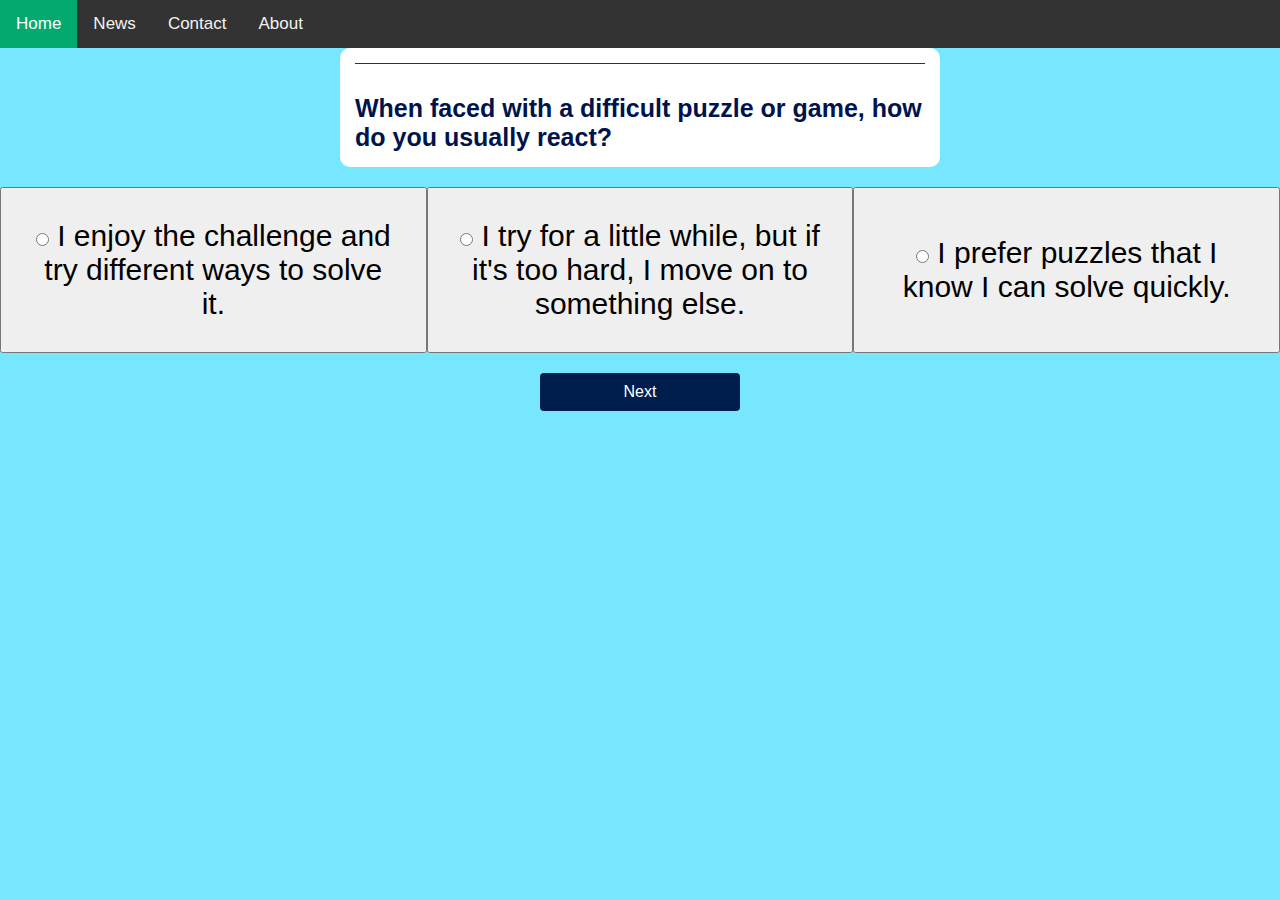
==== commit 603abc4b: "Add files via upload" ====
--- a/index.html
+++ b/index.html
@@ -31,13 +31,13 @@
     <div class="quiz">
     <div id="answer-buttons1" class="button-container" >
         <button class="button1">            
-            <input type="hidden" id="q1option1" name="question1" value="EnjoyChallenge">
+            <input type="radio" id="q1option1" name="question1" value="EnjoyChallenge">
             <label for="q1option1">I enjoy the challenge and try different ways to solve it.</label></button>
         <button class="button2">
-            <input type="hidden" id="q1option2" name="question1" value="TryThenMoveOn">
+            <input type="radio" id="q1option2" name="question1" value="TryThenMoveOn">
             <label for="q1option2">I try for a little while, but if it's too hard, I move on to something else.</label></button>
         <button class="button3"> 
-            <input type="hidden" id="q1option3" name="question1" value="PreferEasyPuzzles">
+            <input type="radio" id="q1option3" name="question1" value="PreferEasyPuzzles">
             <label for="q1option3">I prefer puzzles that I know I can solve quickly.</label></button>
         </div>      
         <button class="nxt-btn" id="next-button1" onclick="checkQuestion1(); showNextQuestion(1);">Next</button>
@@ -56,13 +56,13 @@
 <div class="quiz">
 <div id="answer-buttons2" class="button-container" style="display:none;">
     <button class="button1">            
-        <input type="hidden" id="q2option1" name="question2" value="EnjoyLongProjects">
+        <input type="radio" id="q2option1" name="question2" value="EnjoyLongProjects">
         <label for="q2option1">I like seeing it through to the end, no matter how long it takes.</label></button>
     <button class="button2">
-        <input type="hidden" id="q2option2" name="question2" value="OkayWithLongProjects">
+        <input type="radio" id="q2option2" name="question2" value="OkayWithLongProjects">
         <label for="q2option2">I'm okay with it, but I prefer quicker tasks.</label></button>
     <button class="button3"> 
-        <input type="hidden" id="q2option3" name="question2" value="PreferQuickTasks">
+        <input type="radio" id="q2option3" name="question2" value="PreferQuickTasks">
         <label for="q2option3">I get bored and lose interest in long projects.</label></button>
        </div> 
     <button class="nxt-btn" id="next-button2" style="display:none" onclick="checkQuestion2(); showNextQuestion(2);">Next</button>
@@ -76,15 +76,15 @@
 <div class="quiz">
     <div id="answer-buttons3" class="button-container" style="display:none;">
         <button class="button1">            
-            <input type="hidden" id="q3option1" name="question3" value="CreateSomethingNew">
+            <input type="radio" id="q3option1" name="question3" value="CreateSomethingNew">
             <label for="q3option1">Try to create something new or invent a game.</label>
         </button>
         <button class="button2">
-            <input type="hidden" id="q3option2" name="question3" value="UseAsIntended">
+            <input type="radio" id="q3option2" name="question3" value="UseAsIntended">
             <label for="q3option2">Sort them or use them as they are supposed to be used.</label>
         </button>
         <button class="button3"> 
-            <input type="hidden" id="q3option3" name="question3" value="NotSure">
+            <input type="radio" id="q3option3" name="question3" value="NotSure">
             <label for="q3option3">I'm not sure; maybe just look at them.</label>
         </button>
     </div>
@@ -99,15 +99,15 @@
 <div class="quiz">
     <div id="answer-buttons4" class="button-container" style="display:none;">
         <button class="button1">
-            <input type="hidden" id="q4option1" name="question4" value="Innovative">
+            <input type="radio" id="q4option1" name="question4" value="Innovative">
             <label for="q4option1">I like to think of unusual and creative ways to use them.</label>
         </button>
         <button class="button2">
-            <input type="hidden" id="q4option2" name="question4" value="Traditional">
+            <input type="radio" id="q4option2" name="question4" value="Traditional">
             <label for="q4option2">I prefer to use them in their traditional or common way.</label>
         </button>
         <button class="button3">
-            <input type="hidden" id="q4option3" name="question4" value="AskForHelp">
+            <input type="radio" id="q4option3" name="question4" value="AskForHelp">
             <label for="q4option3">I usually ask someone else or look up how to solve it.</label>
         </button>
     </div>
@@ -122,15 +122,15 @@
 <div class="quiz">
     <div id="answer-buttons5" class="button-container" style="display:none;">
         <button class="button1">
-            <input type="hidden" id="q5option1" name="question5" value="RushIn">
+            <input type="radio" id="q5option1" name="question5" value="RushIn">
             <label for="q5option1">Immediately start experimenting with it.</label>
         </button>
         <button class="button2">
-            <input type="hidden" id="q5option2" name="question5" value="ReadUp">
+            <input type="radio" id="q5option2" name="question5" value="ReadUp">
             <label for="q5option2">Read the instructions and think about what experiments I could do.</label>
         </button>
         <button class="button3">
-            <input type="hidden" id="q5option3" name="question5" value="SetAside">
+            <input type="radio" id="q5option3" name="question5" value="SetAside">
             <label for="q5option3">I might try it if I have nothing else to do.</label>
         </button>
     </div>
@@ -146,15 +146,15 @@
 <div class="quiz">
     <div id="answer-buttons6" class="button-container" style="display:none;">
         <button class="button1">            
-            <input type="hidden" id="q6option1" name="question6" value="Build">
+            <input type="radio" id="q6option1" name="question6" value="Build">
             <label for="q6option1">A game that lets you build your own world.</label>
         </button>
         <button class="button2">
-            <input type="hidden" id="q6option2" name="question6" value="Learning">
+            <input type="radio" id="q6option2" name="question6" value="Learning">
             <label for="q6option2">An app to help people learn new things.</label>
         </button>
         <button class="button3"> 
-            <input type="hidden" id="q6option3" name="question6" value="FriendFun">
+            <input type="radio" id="q6option3" name="question6" value="FriendFun">
             <label for="q6option3">A fun game that I can play with friends.</label>
         </button>
     </div>
@@ -168,15 +168,15 @@
 <div class="quiz">
     <div id="answer-buttons7" class="button-container" style="display:none;">
         <button class="button1">            
-            <input type="hidden" id="q7option1" name="question7" value="Explore">
+            <input type="radio" id="q7option1" name="question7" value="Explore">
             <label for="q7option1">I like finding out how to do new things on it.</label>
         </button>
         <button class="button2">
-            <input type="hidden" id="q7option2" name="question7" value="PlayWatch">
+            <input type="radio" id="q7option2" name="question7" value="PlayWatch">
             <label for="q7option2">It's fun, but I mostly use it to play games or watch videos.</label>
         </button>
         <button class="button3"> 
-            <input type="hidden" id="q7option3" name="question7" value="Necessity">
+            <input type="radio" id="q7option3" name="question7" value="Necessity">
             <label for="q7option3">I use it when I have to, like for schoolwork.</label>
         </button>
     </div>
@@ -190,15 +190,15 @@
 <div class="quiz">
     <div id="answer-buttons8" class="button-container" style="display:none;">
         <button class="button1">
-            <input type="hidden" id="q8option1" name="question8" value="BuildCreative">
+            <input type="radio" id="q8option1" name="question8" value="BuildCreative">
             <label for="q8option1">Try to build the tallest or most unusual structure I can.</label>
         </button>
         <button class="button2">
-            <input type="hidden" id="q8option2" name="question8" value="FollowDesign">
+            <input type="radio" id="q8option2" name="question8" value="FollowDesign">
             <label for="q8option2">Follow the instructions to make the design on the box.</label>
         </button>
         <button class="button3">
-            <input type="hidden" id="q8option3" name="question8" value="PreferOther">
+            <input type="radio" id="q8option3" name="question8" value="PreferOther">
             <label for="q8option3">I prefer to draw or play other games.</label>
         </button>
     </div>
@@ -213,15 +213,15 @@
 <div class="quiz">
     <div id="answer-buttons9" class="button-container" style="display:none;">
         <button class="button1">
-            <input type="hidden" id="q9option1" name="question9" value="EnjoyChallenge">
+            <input type="radio" id="q9option1" name="question9" value="EnjoyChallenge">
             <label for="q9option1">I like trying to figure them out, especially tricky ones.</label>
         </button>
         <button class="button2">
-            <input type="hidden" id="q9option2" name="question9" value="OkayWithMath">
+            <input type="radio" id="q9option2" name="question9" value="OkayWithMath">
             <label for="q9option2">They're okay, but I prefer doing other things.</label>
         </button>
         <button class="button3">
-            <input type="hidden" id="q9option3" name="question9" value="NecessityOnly">
+            <input type="radio" id="q9option3" name="question9" value="NecessityOnly">
             <label for="q9option3">I do them when I have to for school.</label>
         </button>
     </div>
@@ -235,15 +235,15 @@
 <div class="quiz">
     <div id="answer-buttons10" class="button-container" style="display:none;">
         <button class="button1">
-            <input type="hidden" id="q10option1" name="question10" value="FindPattern">
+            <input type="radio" id="q10option1" name="question10" value="FindPattern">
             <label for="q10option1">I try to figure out the pattern and what comes next.</label>
         </button>
         <button class="button2">
-            <input type="hidden" id="q10option2" name="question10" value="AestheticAppreciation">
+            <input type="radio" id="q10option2" name="question10" value="AestheticAppreciation">
             <label for="q10option2">I think they look nice.</label>
         </button>
         <button class="button3">
-            <input type="hidden" id="q10option3" name="question10" value="Imagination">
+            <input type="radio" id="q10option3" name="question10" value="Imagination">
             <label for="q10option3">I like to imagine different shapes or stories in the patterns.</label>
         </button>
     </div>
@@ -257,11 +257,11 @@
 <div class="quiz">
     <div id="answer-buttons11" class="button-container" style="display:none;">
         <button class="button1">
-            <input type="hidden" id="q11option1" name="question11" value="Robot">
+            <input type="radio" id="q11option1" name="question11" value="Robot">
             <label for="q11option1">A robot friend</label>
         </button>
         <button class="button2">
-            <input type="hidden" id="q11option2" name="question11" value="Alien">
+            <input type="radio" id="q11option2" name="question11" value="Alien">
             <label for="q11option2">An alien buddy</label>
         </button>
     </div>
--- a/styles.css
+++ b/styles.css
@@ -50,7 +50,7 @@
     max-width: 600px;
     margin-left: auto;
     margin-right: auto;
-    ;
+    
     
     border-radius: 10px;
     padding: 15px;
